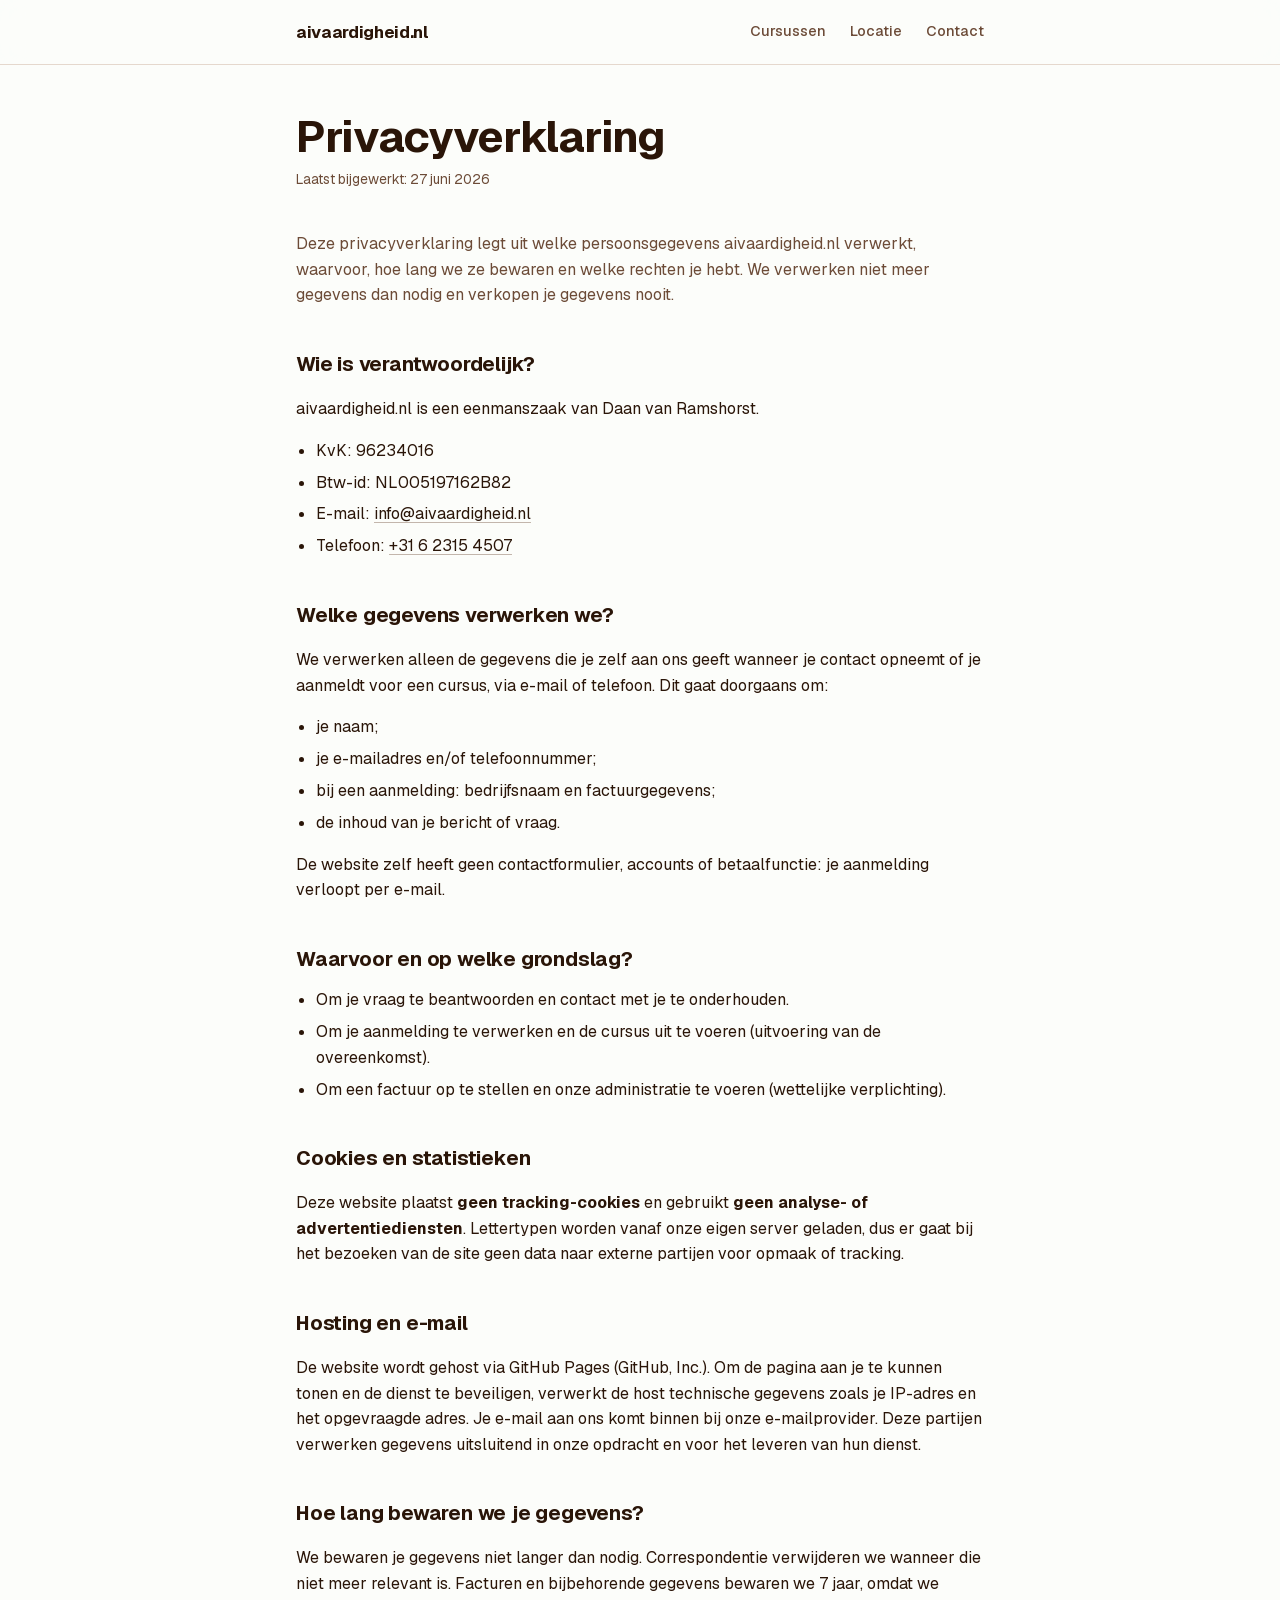
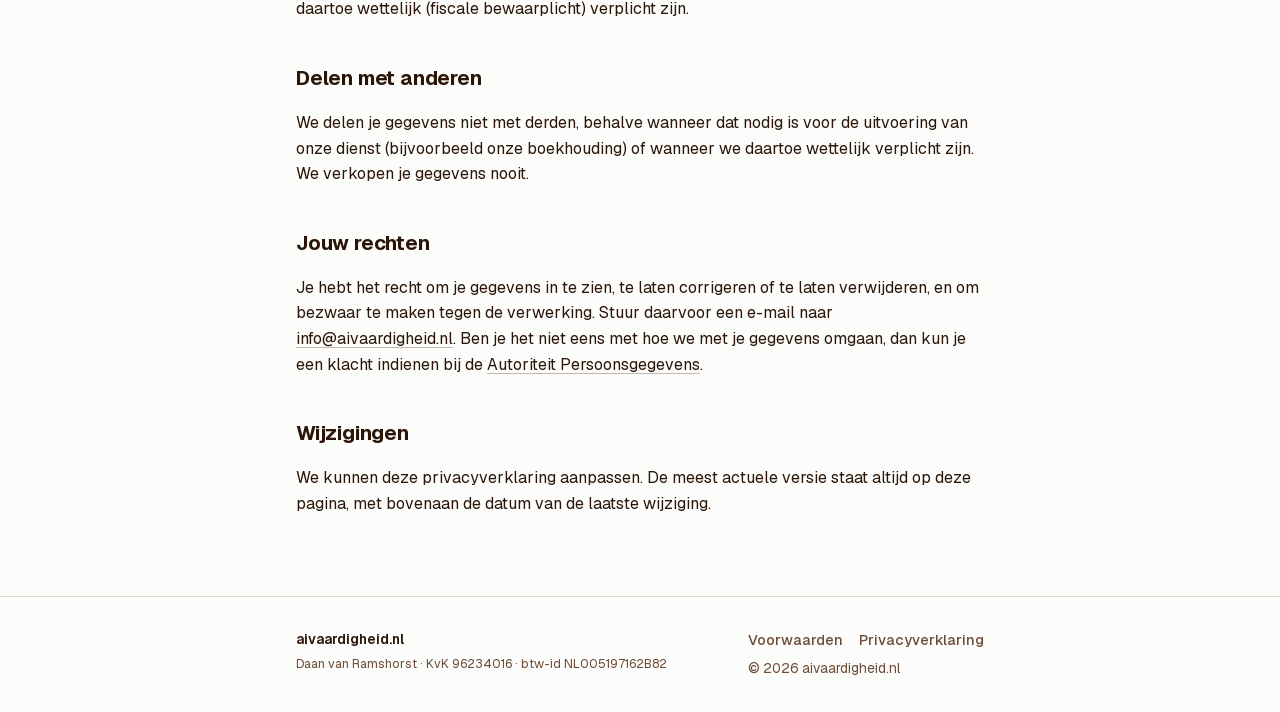
==== privacy.html @ b9c76d3b "Voeg privacy- en voorwaardenpagina toe + host fonts lokaal - Nieuwe pagina's privacy.html en voorwaa" ====
<!doctype html>
<html lang="nl">
<head>
  <meta charset="utf-8">
  <meta name="viewport" content="width=device-width, initial-scale=1">
  <title>Privacyverklaring — aivaardigheid.nl</title>
  <meta name="description" content="Privacyverklaring van aivaardigheid.nl: welke persoonsgegevens we verwerken, waarvoor, hoe lang en welke rechten je hebt.">
  <meta name="robots" content="index, follow">
  <meta name="theme-color" media="(prefers-color-scheme: light)" content="#fcfdfa">
  <meta name="theme-color" media="(prefers-color-scheme: dark)" content="#0c0a09">
  <link rel="canonical" href="https://aivaardigheid.nl/privacy.html">
  <link rel="icon" href="/favicon.svg" type="image/svg+xml">
  <link rel="stylesheet" href="/legal.css">
</head>
<body>
  <header>
    <div class="container header-inner">
      <a class="brand" href="/">aivaardigheid.nl</a>
      <nav>
        <a href="/#cursussen">Cursussen</a>
        <a href="/#locatie">Locatie</a>
        <a href="/#contact">Contact</a>
      </nav>
    </div>
  </header>

  <main>
    <article class="container legal">
      <h1>Privacyverklaring</h1>
      <p class="updated">Laatst bijgewerkt: 27 juni 2026</p>

      <p class="lead">
        Deze privacyverklaring legt uit welke persoonsgegevens aivaardigheid.nl verwerkt, waarvoor,
        hoe lang we ze bewaren en welke rechten je hebt. We verwerken niet meer gegevens dan nodig en
        verkopen je gegevens nooit.
      </p>

      <h2>Wie is verantwoordelijk?</h2>
      <p>
        aivaardigheid.nl is een eenmanszaak van Daan van Ramshorst.
      </p>
      <ul>
        <li>KvK: 96234016</li>
        <li>Btw-id: NL005197162B82</li>
        <li>E-mail: <a href="mailto:info@aivaardigheid.nl">info@aivaardigheid.nl</a></li>
        <li>Telefoon: <a href="tel:+31623154507">+31 6 2315 4507</a></li>
      </ul>

      <h2>Welke gegevens verwerken we?</h2>
      <p>
        We verwerken alleen de gegevens die je zelf aan ons geeft wanneer je contact opneemt of je
        aanmeldt voor een cursus, via e-mail of telefoon. Dit gaat doorgaans om:
      </p>
      <ul>
        <li>je naam;</li>
        <li>je e-mailadres en/of telefoonnummer;</li>
        <li>bij een aanmelding: bedrijfsnaam en factuurgegevens;</li>
        <li>de inhoud van je bericht of vraag.</li>
      </ul>
      <p>
        De website zelf heeft geen contactformulier, accounts of betaalfunctie: je aanmelding verloopt
        per e-mail.
      </p>

      <h2>Waarvoor en op welke grondslag?</h2>
      <ul>
        <li>Om je vraag te beantwoorden en contact met je te onderhouden.</li>
        <li>Om je aanmelding te verwerken en de cursus uit te voeren (uitvoering van de overeenkomst).</li>
        <li>Om een factuur op te stellen en onze administratie te voeren (wettelijke verplichting).</li>
      </ul>

      <h2>Cookies en statistieken</h2>
      <p>
        Deze website plaatst <strong>geen tracking-cookies</strong> en gebruikt <strong>geen
        analyse- of advertentiediensten</strong>. Lettertypen worden vanaf onze eigen server geladen,
        dus er gaat bij het bezoeken van de site geen data naar externe partijen voor opmaak of tracking.
      </p>

      <h2>Hosting en e-mail</h2>
      <p>
        De website wordt gehost via GitHub Pages (GitHub, Inc.). Om de pagina aan je te kunnen tonen
        en de dienst te beveiligen, verwerkt de host technische gegevens zoals je IP-adres en het
        opgevraagde adres. Je e-mail aan ons komt binnen bij onze e-mailprovider. Deze partijen
        verwerken gegevens uitsluitend in onze opdracht en voor het leveren van hun dienst.
      </p>

      <h2>Hoe lang bewaren we je gegevens?</h2>
      <p>
        We bewaren je gegevens niet langer dan nodig. Correspondentie verwijderen we wanneer die niet
        meer relevant is. Facturen en bijbehorende gegevens bewaren we 7 jaar, omdat we daartoe
        wettelijk (fiscale bewaarplicht) verplicht zijn.
      </p>

      <h2>Delen met anderen</h2>
      <p>
        We delen je gegevens niet met derden, behalve wanneer dat nodig is voor de uitvoering van onze
        dienst (bijvoorbeeld onze boekhouding) of wanneer we daartoe wettelijk verplicht zijn. We
        verkopen je gegevens nooit.
      </p>

      <h2>Jouw rechten</h2>
      <p>
        Je hebt het recht om je gegevens in te zien, te laten corrigeren of te laten verwijderen, en om
        bezwaar te maken tegen de verwerking. Stuur daarvoor een e-mail naar
        <a href="mailto:info@aivaardigheid.nl">info@aivaardigheid.nl</a>. Ben je het niet eens met hoe we
        met je gegevens omgaan, dan kun je een klacht indienen bij de
        <a href="https://autoriteitpersoonsgegevens.nl/" target="_blank" rel="noopener">Autoriteit
        Persoonsgegevens</a>.
      </p>

      <h2>Wijzigingen</h2>
      <p>
        We kunnen deze privacyverklaring aanpassen. De meest actuele versie staat altijd op deze pagina,
        met bovenaan de datum van de laatste wijziging.
      </p>
    </article>
  </main>

  <footer>
    <div class="container footer-inner">
      <div class="footer-brand">
        <strong>aivaardigheid.nl</strong>
        <span class="footer-legal">Daan van Ramshorst · KvK 96234016 · btw-id NL005197162B82</span>
      </div>
      <div class="footer-end">
        <nav class="footer-nav">
          <a href="/voorwaarden.html">Voorwaarden</a>
          <a href="/privacy.html">Privacyverklaring</a>
        </nav>
        <span>© 2026 aivaardigheid.nl</span>
      </div>
    </div>
  </footer>
</body>
</html>
---- legal.css ----
/* Gedeelde stijl voor de tekstpagina's (privacy, voorwaarden) — aivaardigheid.nl */

/* Zelf-gehoste variabele fonts (Geist, Geist Mono) — geen externe verzoeken */
@font-face {
  font-family: 'Geist';
  font-style: normal;
  font-weight: 400 700;
  font-display: swap;
  src: url('/fonts/geist.woff2') format('woff2');
}
@font-face {
  font-family: 'Geist Mono';
  font-style: normal;
  font-weight: 400 500;
  font-display: swap;
  src: url('/fonts/geist-mono.woff2') format('woff2');
}

:root {
  color-scheme: light dark;
  --background: #fcfdfa;
  --foreground: #2a1508;
  --accent: #d84315;
  --muted-foreground: #6c4b37;
  --secondary: #f3d8bf;
  --secondary-foreground: #7b531e;
  --border: #e5d8cd;
  --container: 46rem;
}

@media (prefers-color-scheme: dark) {
  :root {
    --background: #0c0a09;
    --foreground: #e8d5bf;
    --accent: #ff7043;
    --muted-foreground: #a8a29e;
    --secondary: #292524;
    --secondary-foreground: #e7e5e4;
    --border: #292524;
  }
}

* { box-sizing: border-box; }
html { scroll-behavior: smooth; }
body {
  margin: 0;
  font-family: "Geist", system-ui, -apple-system, "Segoe UI", Roboto, sans-serif;
  background: var(--background);
  color: var(--foreground);
  line-height: 1.6;
  -webkit-font-smoothing: antialiased;
  text-rendering: optimizeLegibility;
}
a { color: inherit; }

.container {
  width: 100%;
  max-width: var(--container);
  margin-inline: auto;
  padding-inline: 1.5rem;
}

/* Header */
header {
  position: sticky;
  top: 0;
  z-index: 50;
  backdrop-filter: blur(12px);
  -webkit-backdrop-filter: blur(12px);
  background: color-mix(in srgb, var(--background) 80%, transparent);
  border-bottom: 1px solid var(--border);
}
.header-inner {
  height: 4rem;
  display: flex;
  align-items: center;
  justify-content: space-between;
  gap: 1rem;
}
.brand {
  font-weight: 700;
  font-size: 1.05rem;
  letter-spacing: -0.02em;
  text-decoration: none;
}
nav { display: flex; align-items: center; gap: 1.5rem; }
nav a {
  font-size: 0.9rem;
  font-weight: 500;
  text-decoration: none;
  color: var(--muted-foreground);
  transition: color 0.15s ease;
}
nav a:hover { color: var(--foreground); }

/* Tekstpagina */
.legal { padding-block: 3rem 1rem; }
.legal h1 {
  font-size: clamp(2rem, 5vw, 2.75rem);
  line-height: 1.1;
  letter-spacing: -0.03em;
  font-weight: 700;
  margin: 0 0 0.5rem;
}
.legal .updated {
  color: var(--muted-foreground);
  font-size: 0.85rem;
  margin: 0 0 2.5rem;
}
.legal h2 {
  font-size: 1.25rem;
  letter-spacing: -0.01em;
  margin: 2.5rem 0 0.75rem;
}
.legal p, .legal li { color: var(--foreground); }
.legal .lead, .legal .muted { color: var(--muted-foreground); }
.legal ul { padding-left: 1.25rem; margin: 0 0 1rem; }
.legal li { margin-bottom: 0.4rem; }
.legal a:not(.brand) {
  color: inherit;
  text-decoration: underline;
  text-underline-offset: 3px;
  text-decoration-color: color-mix(in srgb, var(--muted-foreground) 40%, transparent);
}
.legal a:not(.brand):hover { text-decoration-color: var(--muted-foreground); }
.legal .dl { margin: 0 0 1rem; }
.legal .dl dt { font-weight: 600; margin-top: 0.75rem; }
.legal .dl dd { margin: 0.1rem 0 0; color: var(--muted-foreground); }

/* Footer */
footer {
  border-top: 1px solid var(--border);
  margin-top: 3rem;
  padding-block: 2rem;
  color: var(--muted-foreground);
  font-size: 0.85rem;
}
.footer-inner { display: flex; flex-wrap: wrap; justify-content: space-between; align-items: flex-start; gap: 0.75rem 1.5rem; }
.footer-brand { display: flex; flex-direction: column; gap: 0.2rem; }
.footer-brand strong { color: var(--foreground); font-weight: 600; }
.footer-legal { font-size: 0.78rem; }
.footer-end { display: flex; flex-direction: column; gap: 0.35rem; align-items: flex-start; }
.footer-nav { display: flex; flex-wrap: wrap; gap: 0.25rem 1rem; }
.footer-nav a { color: var(--muted-foreground); text-decoration: none; }
.footer-nav a:hover { color: var(--foreground); text-decoration: underline; text-underline-offset: 3px; }

@media (max-width: 480px) {
  nav { gap: 1rem; }
  .brand { font-size: 1rem; }
}
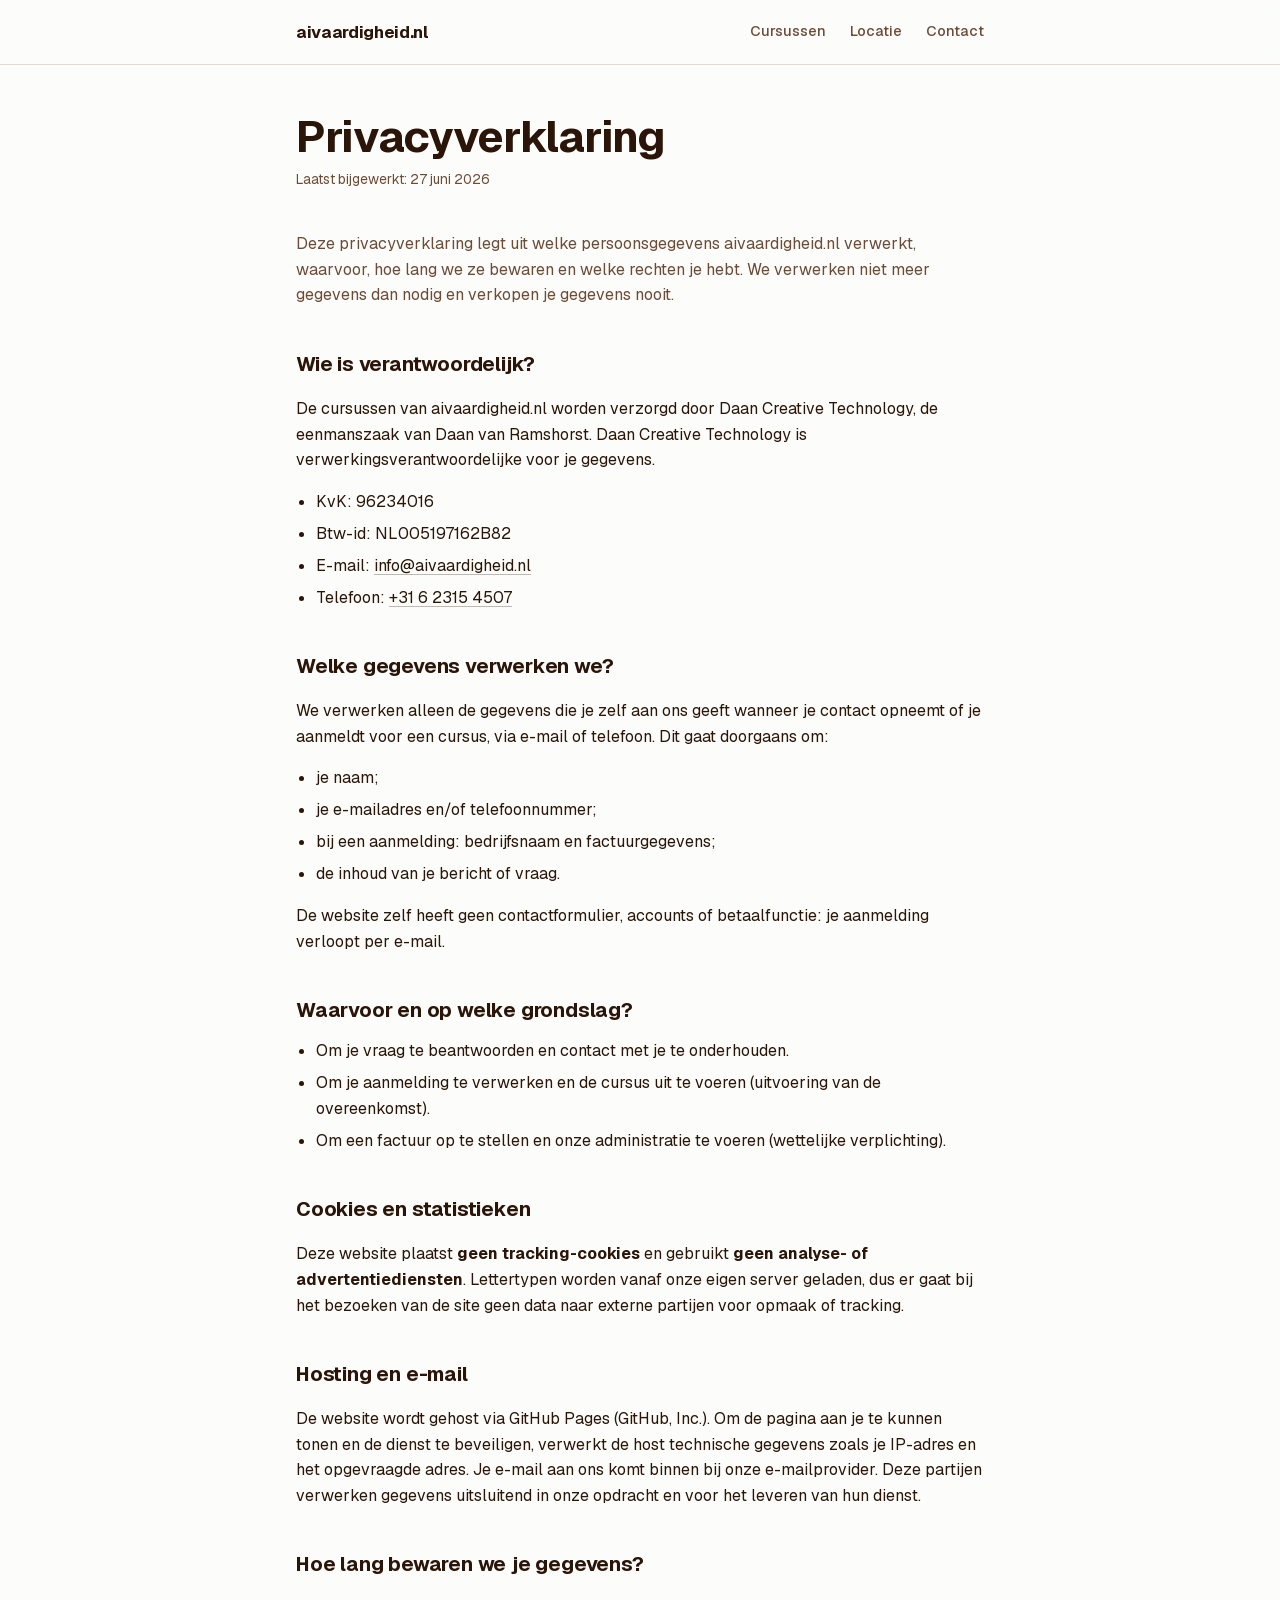
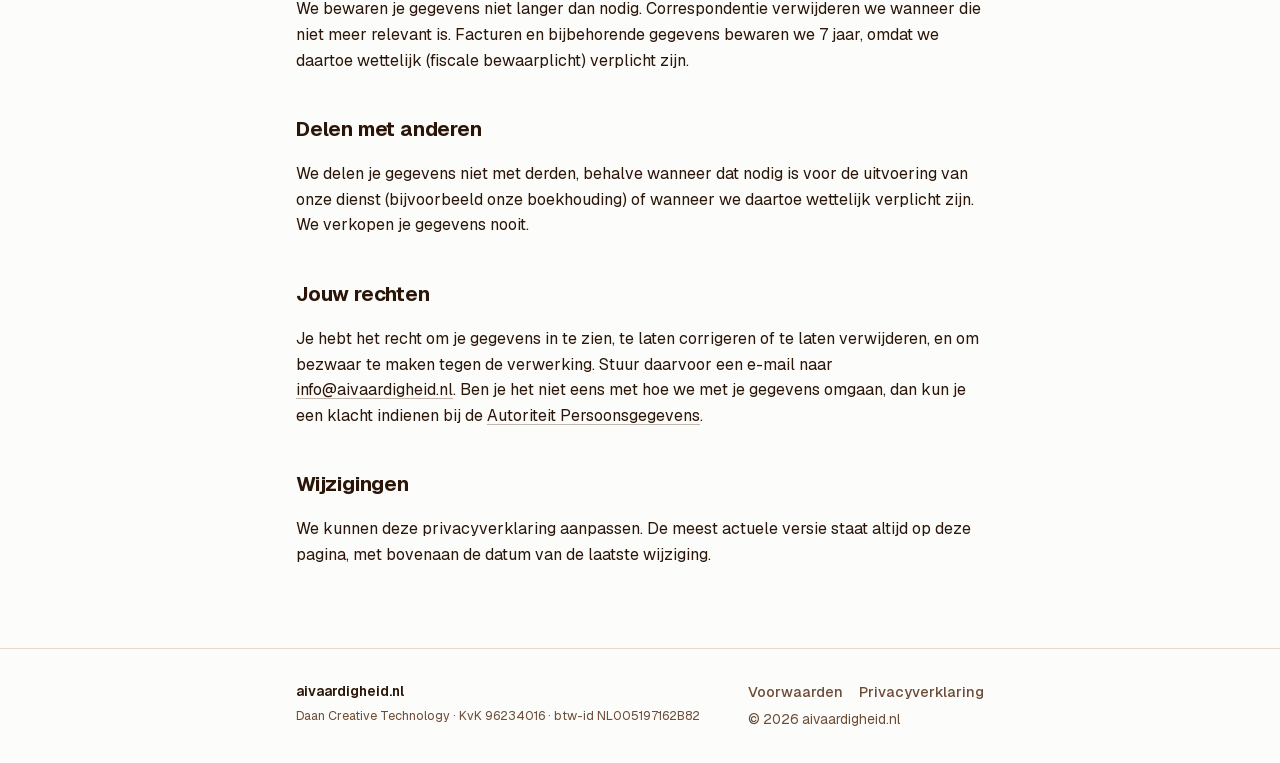
==== commit 4493b3e4: "Gebruik juiste bedrijfsnaam: Daan Creative Technology (eenmanszaak) aivaardigheid.nl blijft de hoofd" ====
--- a/privacy.html
+++ b/privacy.html
@@ -37,7 +37,8 @@
 
       <h2>Wie is verantwoordelijk?</h2>
       <p>
-        aivaardigheid.nl is een eenmanszaak van Daan van Ramshorst.
+        De cursussen van aivaardigheid.nl worden verzorgd door Daan Creative Technology, de eenmanszaak
+        van Daan van Ramshorst. Daan Creative Technology is verwerkingsverantwoordelijke voor je gegevens.
       </p>
       <ul>
         <li>KvK: 96234016</li>
@@ -120,7 +121,7 @@
     <div class="container footer-inner">
       <div class="footer-brand">
         <strong>aivaardigheid.nl</strong>
-        <span class="footer-legal">Daan van Ramshorst · KvK 96234016 · btw-id NL005197162B82</span>
+        <span class="footer-legal">Daan Creative Technology · KvK 96234016 · btw-id NL005197162B82</span>
       </div>
       <div class="footer-end">
         <nav class="footer-nav">
